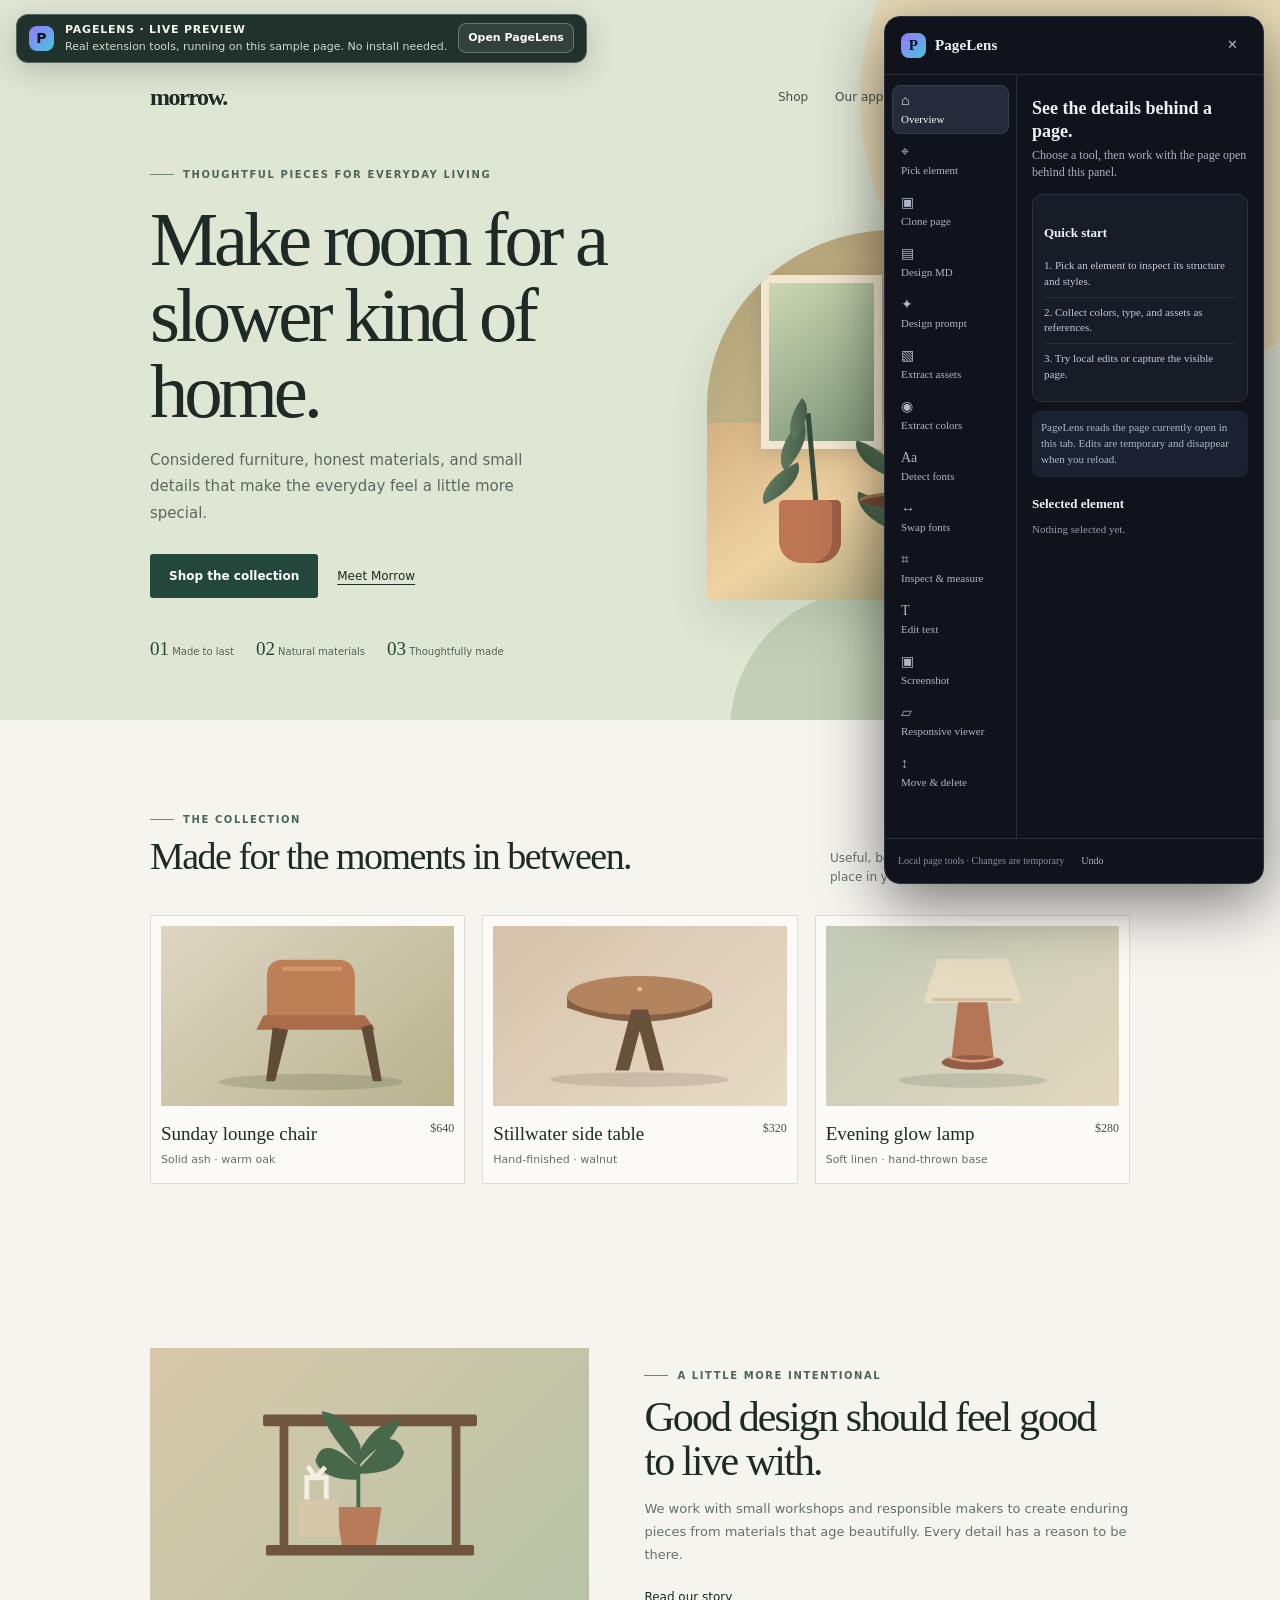
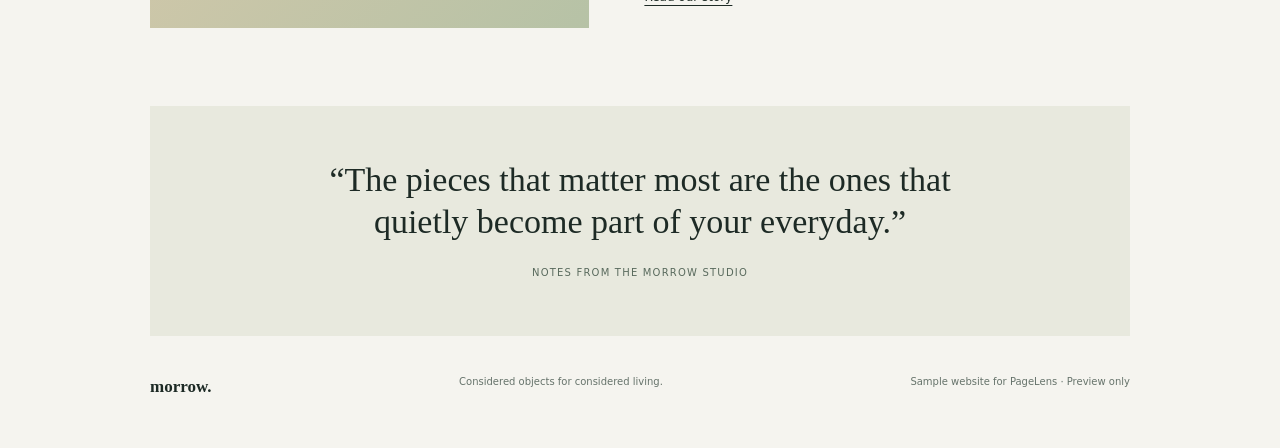
==== preview.html @ c9966f05 "Add interactive PageLens preview Adds a browser preview that runs the extension's actual content.js " ====
<!doctype html>
<html lang="en">
<head>
  <meta charset="utf-8">
  <meta name="viewport" content="width=device-width, initial-scale=1">
  <meta name="description" content="Try every PageLens page tool on a built-in sample page without installing the Chrome extension.">
  <title>PageLens · Interactive Preview</title>
  <style>
    :root{color-scheme:light;--ink:#1d2a25;--muted:#63716a;--paper:#f5f4ef;--green:#23483b;--lime:#d8e581;--line:#d9ddd3;--serif:Georgia,"Times New Roman",serif;--sans:Inter,ui-sans-serif,system-ui,-apple-system,"Segoe UI",sans-serif}
    *{box-sizing:border-box}
    html{scroll-behavior:smooth}
    body{margin:0;background:var(--paper);color:var(--ink);font-family:var(--sans);font-size:15px;line-height:1.55}
    button,a{font:inherit}
    button{cursor:pointer}
    a{color:inherit}
    .preview-bar{position:fixed;z-index:2147483646;left:16px;top:14px;display:flex;align-items:center;gap:11px;max-width:calc(100vw - 420px);padding:8px 12px;border:1px solid #ffffff40;border-radius:12px;background:#15251feF;color:#f5f5ee;box-shadow:0 8px 30px #17231e35;font-size:11px;line-height:1.25;backdrop-filter:blur(12px)}
    .preview-mark{display:grid;place-items:center;width:25px;height:25px;border-radius:8px;background:linear-gradient(135deg,#9a76ff,#45c6d9);color:#11151a;font-weight:900;font-size:14px;flex:none}
    .preview-copy{min-width:0}.preview-copy strong{display:block;font-size:11px;letter-spacing:.07em;text-transform:uppercase}.preview-copy span{display:block;margin-top:3px;color:#d0d9d2;white-space:nowrap;overflow:hidden;text-overflow:ellipsis}
    .preview-bar button{flex:none;border:1px solid #ffffff45;border-radius:8px;background:#ffffff14;color:#fff;padding:7px 9px;font-size:11px;font-weight:650}.preview-bar button:hover{background:#ffffff25}
    .hero-wrap{position:relative;overflow:hidden;background:#dfe6d4;min-height:620px;padding:72px 0 56px}
    .hero-wrap:before{content:"";position:absolute;width:560px;height:560px;border-radius:50%;right:-140px;top:-180px;background:#f0d5a8;opacity:.64}
    .hero-wrap:after{content:"";position:absolute;width:280px;height:280px;border-radius:50%;right:270px;bottom:-150px;background:#b3c3a7;opacity:.62}
    .site-nav,.hero,.section,.footer{position:relative;z-index:1;width:min(980px,calc(100% - 56px));margin:0 auto}
    .site-nav{display:flex;align-items:center;justify-content:space-between;padding:6px 0 50px}
    .wordmark{font-family:var(--serif);font-size:24px;font-weight:700;letter-spacing:-.06em;text-decoration:none}
    .nav-links{display:flex;align-items:center;gap:27px;font-size:12px}.nav-links a{text-decoration:none;color:#41524a}.nav-links a:hover{text-decoration:underline}
    .nav-cta{padding:10px 15px;border:0;border-radius:3px;background:var(--green);color:white;text-decoration:none;font-size:12px}
    .hero{display:grid;grid-template-columns:1.03fr .97fr;gap:38px;align-items:center}
    .eyebrow{display:flex;align-items:center;gap:9px;color:#4c6558;font-size:10px;font-weight:750;letter-spacing:.16em;text-transform:uppercase}.eyebrow:before{content:"";width:24px;height:1px;background:#718276}
    h1{max-width:520px;margin:20px 0 17px;font-family:var(--serif);font-size:clamp(46px,6vw,77px);font-weight:400;line-height:.99;letter-spacing:-.055em}
    .hero-copy{max-width:410px;color:#5a675f;font-size:15px;line-height:1.75}
    .hero-actions{display:flex;align-items:center;gap:19px;margin-top:28px}.button-primary{display:inline-block;padding:13px 19px;border-radius:3px;background:var(--green);color:white;text-decoration:none;font-size:12px;font-weight:650}.text-link{font-size:12px;text-decoration:underline;text-underline-offset:4px}
    .hero-art{position:relative;min-height:395px;display:grid;place-items:center}
    .art-frame{position:relative;width:min(100%,390px);height:370px;overflow:hidden;border-radius:48% 48% 4px 4px;background:linear-gradient(145deg,#b7895f,#efd3a2 57%,#738365);box-shadow:0 20px 45px #53614b26}
    .sun{position:absolute;right:15%;top:13%;width:93px;height:93px;border-radius:50%;background:#f4e3ba}
    .art-wall{position:absolute;left:0;right:0;top:0;height:52%;background:linear-gradient(105deg,#a4aa82,#d8bd91);opacity:.58}
    .art-window{position:absolute;left:14%;top:12%;width:31%;height:47%;border:8px solid #f1e6cf;background:linear-gradient(150deg,#cad7b1,#81967b);box-shadow:0 5px 18px #4a503b32}
    .plant{position:absolute;left:12%;bottom:10%;width:115px;height:185px}
    .plant .stem{position:absolute;left:50%;bottom:14%;width:5px;height:67%;background:#364b38;transform:rotate(-5deg)}
    .leaf{position:absolute;width:48px;height:25px;border-radius:100% 0 100% 0;background:linear-gradient(135deg,#71876a,#324f3d);transform-origin:bottom right}
    .leaf.l1{left:18px;top:34px;transform:rotate(-45deg)}.leaf.l2{left:48px;top:61px;transform:rotate(18deg) scaleX(-1)}.leaf.l3{left:7px;top:82px;transform:rotate(-24deg)}.leaf.l4{left:49px;top:112px;transform:rotate(20deg) scaleX(-1)}.leaf.l5{left:17px;top:7px;transform:rotate(-53deg) scale(.8)}
    .pot{position:absolute;bottom:0;left:26px;width:62px;height:63px;border-radius:5px 5px 22px 22px;background:#bd7654;box-shadow:inset -9px 0 #9f5f47}
    .chair{position:absolute;right:15%;bottom:12%;width:130px;height:128px}
    .chair-back{position:absolute;right:9px;top:0;width:86px;height:76px;border-radius:44px 44px 12px 12px;background:linear-gradient(95deg,#c17b54,#dfaa79);box-shadow:inset -12px 0 #ad6f4d}
    .chair-seat{position:absolute;right:0;top:66px;width:122px;height:30px;border-radius:6px;background:#b77550;transform:skew(-8deg)}
    .chair-leg{position:absolute;top:89px;right:18px;width:7px;height:52px;background:#604839;transform:rotate(3deg)}.chair-leg.back{right:103px;transform:rotate(-4deg)}
    .table{position:absolute;bottom:8%;left:39%;width:104px;height:118px}
    .table-top{position:absolute;top:39px;width:104px;height:16px;border-radius:50%;background:#754e36;box-shadow:inset 0 3px #a77750}
    .table-leg{position:absolute;top:50px;left:49px;width:7px;height:59px;background:#674931}
    .mug{position:absolute;top:20px;left:34px;width:30px;height:24px;border-radius:3px 3px 10px 10px;background:#f1e7d2}.mug:after{content:"";position:absolute;right:-9px;top:3px;width:10px;height:13px;border:3px solid #f1e7d2;border-left:0;border-radius:0 9px 9px 0}
    .art-caption{position:absolute;right:-4px;bottom:14px;padding:9px 12px;background:#f7f2e9;color:#536255;font-family:var(--serif);font-size:13px;box-shadow:0 6px 18px #39463b20;transform:rotate(-3deg)}
    .proof{display:flex;align-items:center;gap:22px;margin-top:36px;color:#526358;font-size:10px}.proof strong{font-family:var(--serif);font-size:19px;font-weight:400;color:var(--green)}
    .section{padding:92px 0 86px}.section-heading{display:flex;justify-content:space-between;align-items:end;gap:20px;margin-bottom:29px}.section-heading h2{margin:0;font-family:var(--serif);font-size:38px;font-weight:400;letter-spacing:-.04em}.section-heading p{max-width:300px;margin:0;color:var(--muted);font-size:12px}
    .product-grid{display:grid;grid-template-columns:repeat(3,1fr);gap:17px}.product{border:1px solid var(--line);background:#fbfaf6;padding:10px 10px 15px}.product-art{height:180px;position:relative;overflow:hidden;background:linear-gradient(140deg,#ded6c2,#b8b28e)}.product:nth-child(2) .product-art{background:linear-gradient(140deg,#d7c2ab,#e7dbc6)}.product:nth-child(3) .product-art{background:linear-gradient(140deg,#c3cbb7,#e2d7bf)}
    .product-art svg{display:block;width:100%;height:100%}.product h3{margin:13px 0 2px;font-family:var(--serif);font-size:19px;font-weight:400}.product p{margin:0;color:var(--muted);font-size:11px}.price{float:right;color:#405348;font-size:12px}
    .story{display:grid;grid-template-columns:.95fr 1.05fr;gap:55px;align-items:center;padding:78px 0}.story-art{min-height:280px;background:linear-gradient(135deg,#d8c9aa,#b6c2a6);display:grid;place-items:center;position:relative;overflow:hidden}.story-art svg{width:82%;max-width:350px}.story h2{margin:13px 0;font-family:var(--serif);font-size:42px;font-weight:400;line-height:1.04;letter-spacing:-.045em}.story p{color:var(--muted);font-size:13px;line-height:1.8}.story .text-link{display:inline-block;margin-top:8px}
    .quote{padding:53px 34px;text-align:center;background:#e8e9de}.quote blockquote{max-width:650px;margin:0 auto 16px;font-family:var(--serif);font-size:clamp(22px,3vw,34px);line-height:1.25}.quote cite{font-size:10px;font-style:normal;letter-spacing:.12em;text-transform:uppercase;color:#596a5d}
    .footer{padding:38px 0 48px;display:flex;justify-content:space-between;gap:24px;color:#66736b;font-size:10px}.footer strong{font-family:var(--serif);font-size:17px;color:var(--ink)}
    .preview-toast{position:fixed;left:18px;bottom:17px;z-index:2147483646;max-width:min(410px,calc(100vw - 36px));padding:11px 14px;border:1px solid #bbd0a6;border-radius:9px;background:#f4f8eb;color:#344a3a;box-shadow:0 8px 24px #16251d25;font-size:12px;display:none}
    @media(max-width:760px){.preview-bar{max-width:calc(100vw - 32px);right:16px}.preview-copy span{max-width:42vw}.hero-wrap{padding-top:81px}.site-nav,.hero,.section,.footer{width:min(100% - 32px,540px)}.site-nav{padding-bottom:34px}.nav-links{gap:12px}.nav-links a:not(.nav-cta){display:none}.hero{grid-template-columns:1fr;gap:13px}.hero-art{min-height:300px}.art-frame{height:295px;max-width:330px}.proof{gap:12px;flex-wrap:wrap}.section{padding:65px 0}.section-heading{align-items:start;flex-direction:column}.section-heading h2{font-size:32px}.product-grid{grid-template-columns:1fr}.product-art{height:220px}.story{grid-template-columns:1fr;gap:23px;padding:36px 0}.story h2{font-size:35px}.footer{flex-direction:column}}
  </style>
</head>
<body>
  <div class="preview-bar" role="status">
    <div class="preview-mark">P</div>
    <div class="preview-copy"><strong>PageLens · Live Preview</strong><span>Real extension tools, running on this sample page. No install needed.</span></div>
    <button type="button" id="open-tools">Open PageLens</button>
  </div>
  <div class="preview-toast" id="preview-toast" role="status"></div>

  <header class="hero-wrap">
    <nav class="site-nav" aria-label="Sample shop navigation">
      <a class="wordmark" href="#top">morrow.</a>
      <div class="nav-links"><a href="#collection">Shop</a><a href="#story">Our approach</a><a href="#journal">Journal</a><a class="nav-cta" href="#collection">Explore pieces</a></div>
    </nav>
    <section class="hero" id="top">
      <div>
        <div class="eyebrow">Thoughtful pieces for everyday living</div>
        <h1>Make room for a slower kind of home.</h1>
        <p class="hero-copy">Considered furniture, honest materials, and small details that make the everyday feel a little more special.</p>
        <div class="hero-actions"><a class="button-primary" href="#collection">Shop the collection</a><a class="text-link" href="#story">Meet Morrow</a></div>
        <div class="proof"><span><strong>01</strong> Made to last</span><span><strong>02</strong> Natural materials</span><span><strong>03</strong> Thoughtfully made</span></div>
      </div>
      <div class="hero-art" aria-label="Illustration of a calm, plant-filled living room">
        <div class="art-frame">
          <div class="art-wall"></div><div class="sun"></div><div class="art-window"></div>
          <div class="plant"><span class="stem"></span><span class="leaf l1"></span><span class="leaf l2"></span><span class="leaf l3"></span><span class="leaf l4"></span><span class="leaf l5"></span><span class="pot"></span></div>
          <div class="table"><span class="mug"></span><span class="table-top"></span><span class="table-leg"></span></div>
          <div class="chair"><span class="chair-back"></span><span class="chair-seat"></span><span class="chair-leg"></span><span class="chair-leg back"></span></div>
        </div><div class="art-caption">A little more room to breathe.</div>
      </div>
    </section>
  </header>

  <main>
    <section class="section" id="collection">
      <div class="section-heading"><div><div class="eyebrow">The collection</div><h2>Made for the moments in between.</h2></div><p>Useful, beautiful pieces designed to find their place in your home and stay there.</p></div>
      <div class="product-grid">
        <article class="product">
          <div class="product-art"><svg viewBox="0 0 360 200" role="img" aria-label="Illustration of a wooden chair"><ellipse cx="184" cy="181" rx="113" ry="10" fill="#68715a" opacity=".28"/><path d="M130 51 Q130 31 151 31h65q22 0 22 22v52H130z" fill="#bd8056"/><path d="M126 99h124l13 18H117z" fill="#a96d49"/><path d="M137 114l-8 66h11l16-63m90-3 14 66h11l-12-70" fill="#604a38"/><path d="M149 42h73" stroke="#dca47a" stroke-width="5" opacity=".7"/></svg></div>
          <h3>Sunday lounge chair <span class="price">$640</span></h3><p>Solid ash · warm oak</p>
        </article>
        <article class="product">
          <div class="product-art"><svg viewBox="0 0 360 200" role="img" aria-label="Illustration of a round side table"><ellipse cx="180" cy="178" rx="110" ry="9" fill="#766b5a" opacity=".22"/><path d="M91 75q89-34 178 0v15q-89 34-178 0z" fill="#865e42"/><ellipse cx="180" cy="75" rx="89" ry="24" fill="#b3845e"/><path d="M170 92h20l20 75h-17l-13-49-13 49h-17z" fill="#69503a"/><circle cx="180" cy="67" r="3" fill="#e1bd91"/></svg></div>
          <h3>Stillwater side table <span class="price">$320</span></h3><p>Hand-finished · walnut</p>
        </article>
        <article class="product">
          <div class="product-art"><svg viewBox="0 0 360 200" role="img" aria-label="Illustration of a ceramic table lamp"><ellipse cx="180" cy="179" rx="91" ry="9" fill="#62685b" opacity=".2"/><path d="M119 84h122l-18-54h-86z" fill="#e6dac0"/><path d="M131 80h98" stroke="#d0c0a2" stroke-width="4"/><path d="M162 83h36l8 70q-25 15-52 0z" fill="#b47656"/><ellipse cx="180" cy="157" rx="38" ry="9" fill="#925c45"/><path d="M150 151q30 9 60 0" fill="none" stroke="#d99c73" stroke-width="3"/></svg></div>
          <h3>Evening glow lamp <span class="price">$280</span></h3><p>Soft linen · hand-thrown base</p>
        </article>
      </div>
    </section>

    <section class="section story" id="story">
      <div class="story-art"><svg viewBox="0 0 360 250" role="img" aria-label="Illustration of a shelf and potted plant"><rect x="70" y="50" width="220" height="12" rx="2" fill="#70543d"/><rect x="87" y="60" width="9" height="132" fill="#725740"/><rect x="264" y="60" width="9" height="132" fill="#725740"/><rect x="73" y="184" width="214" height="11" rx="2" fill="#70543d"/><path d="M168 146v-62m0 22q-36-35-42-8 8 18 42 17m0-15q36-39 45-11-5 20-45 20m-1-10q-29-31-34-50 23 4 36 35m0 24q30-31 40-50-24 2-40 34" fill="#48684c" stroke="#48684c" stroke-width="4"/><path d="M145 145h47l-6 39h-35z" fill="#b77b5a"/><rect x="106" y="137" width="42" height="39" rx="2" fill="#d5c7a9"/><path d="M115 137v-22h20v22m-11-22 10-11m-10 11-8-12" fill="none" stroke="#f4efe3" stroke-width="5"/></svg></div>
      <div><div class="eyebrow">A little more intentional</div><h2>Good design should feel good to live with.</h2><p>We work with small workshops and responsible makers to create enduring pieces from materials that age beautifully. Every detail has a reason to be there.</p><a class="text-link" href="#journal">Read our story</a></div>
    </section>
    <section class="section quote" id="journal"><blockquote>“The pieces that matter most are the ones that quietly become part of your everyday.”</blockquote><cite>Notes from the Morrow studio</cite></section>
  </main>
  <footer class="footer"><strong>morrow.</strong><span>Considered objects for considered living.</span><span>Sample website for PageLens · Preview only</span></footer>

  <script>
    // Provide only the Chrome APIs used by PageLens. Browser-only capture is unavailable here.
    window.chrome = window.chrome || {};
    window.chrome.runtime = window.chrome.runtime || {
      lastError: null,
      onMessage: { addListener() {} },
      sendMessage(message, callback) {
        if (message?.type === "pagelens:capture-visible") {
          this.lastError = { message: "Screenshot capture requires the installed extension. All other page tools are available in this preview." };
          callback?.({ ok: false, error: this.lastError.message });
          this.lastError = null;
          return;
        }
        if (message?.type === "pagelens:download-url") {
          const link = document.createElement("a");
          link.href = message.url;
          link.download = `${message.filename || "pagelens-asset"}`;
          link.rel = "noopener";
          link.click();
          callback?.({ ok: true });
        }
      }
    };
    document.getElementById("open-tools").addEventListener("click", () => {
      const script = document.createElement("script");
      script.src = "content.js?preview=" + Date.now();
      document.body.appendChild(script);
    });
    window.setTimeout(() => {
      const script = document.createElement("script");
      script.src = "content.js";
      document.body.appendChild(script);
    }, 0);
  </script>
</body>
</html>
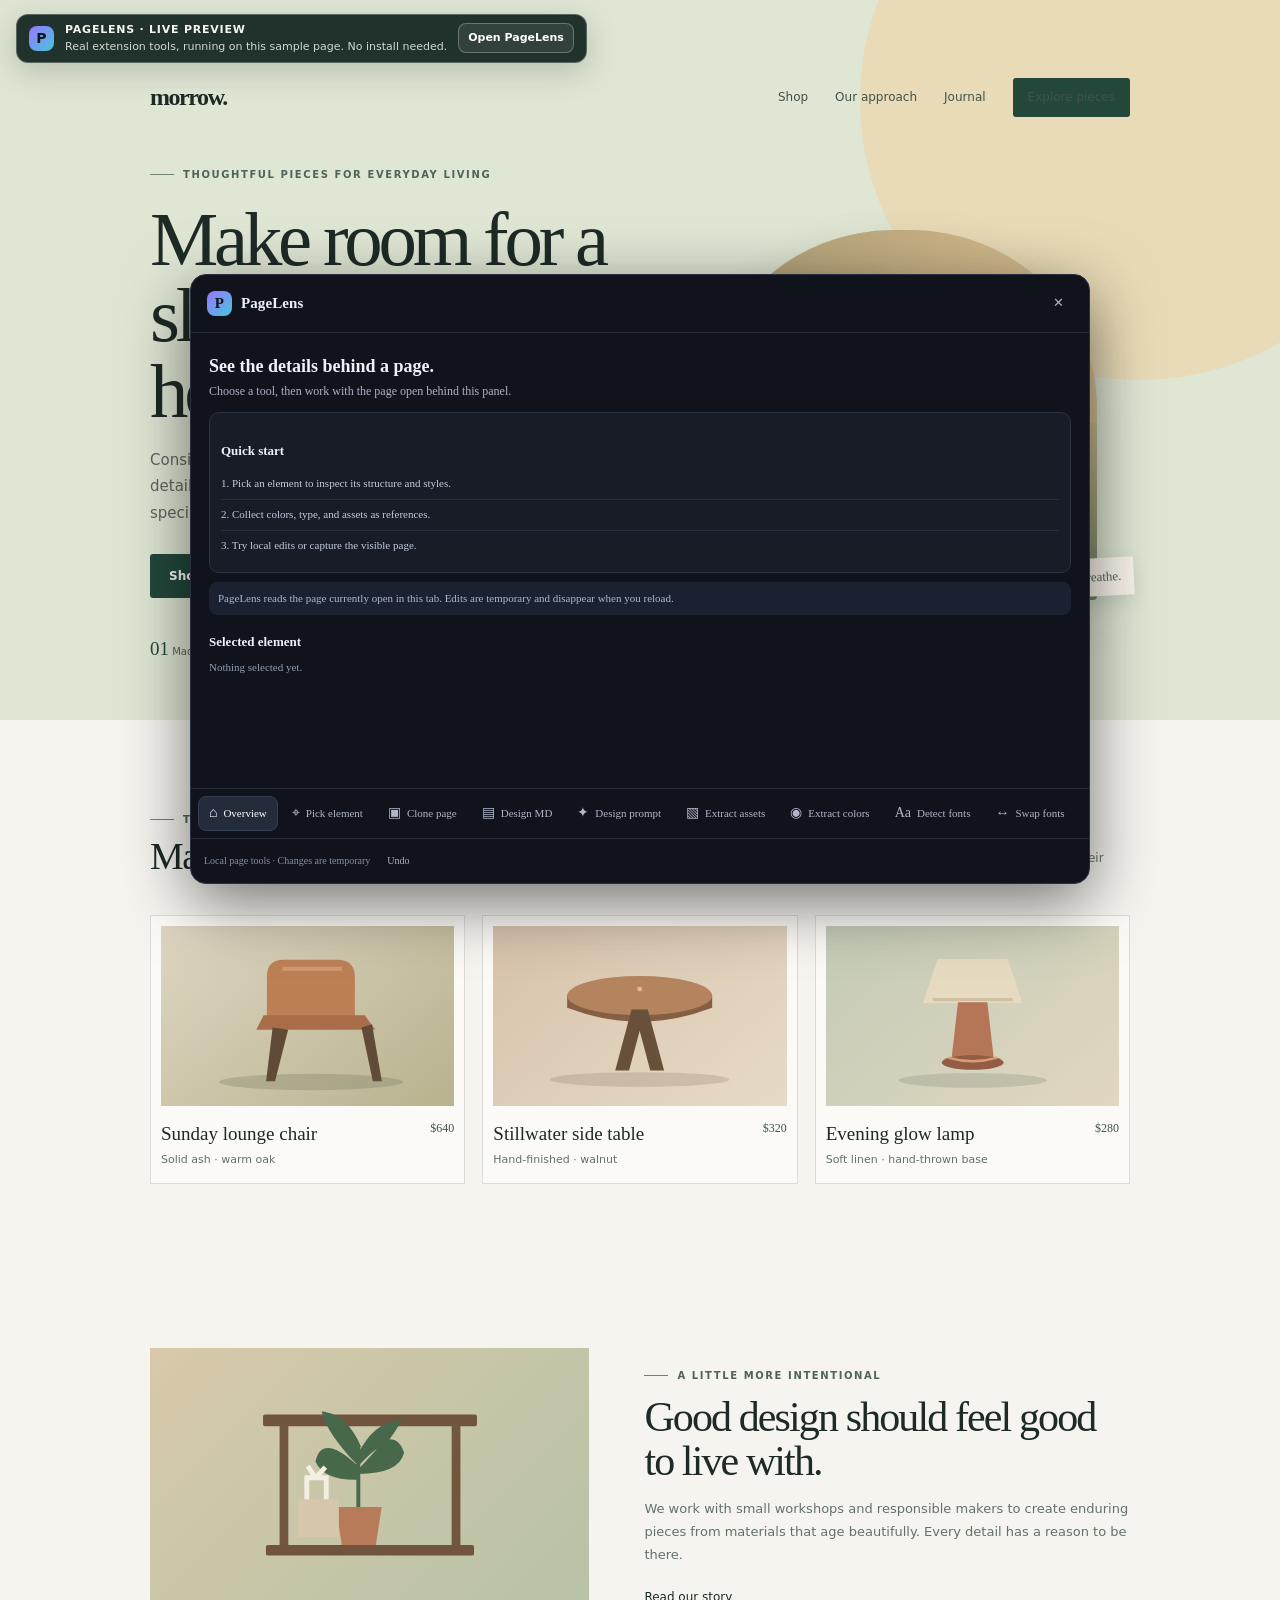
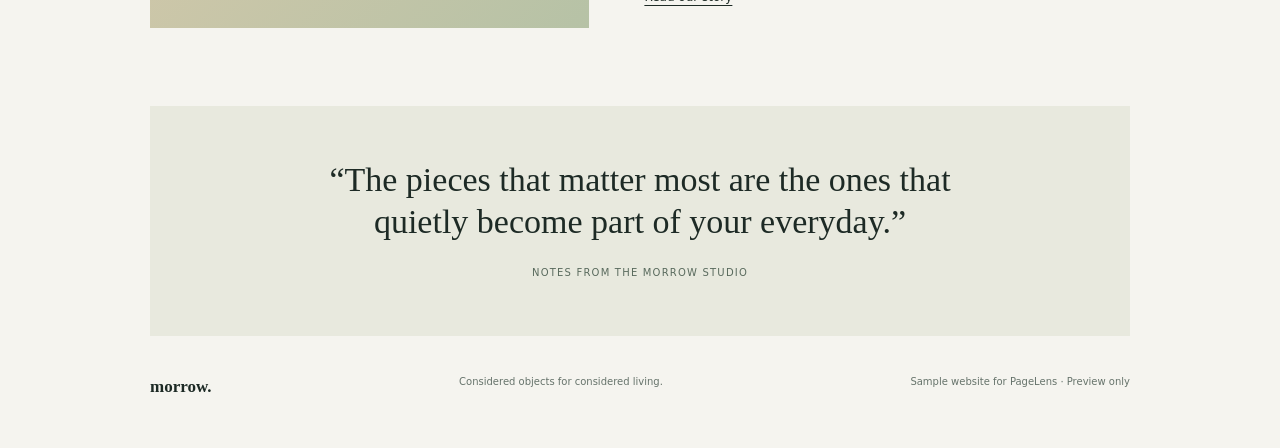
==== commit 79c5b81e: "Refresh the PageLens preview script on load" ====
--- a/preview.html
+++ b/preview.html
@@ -149,7 +149,7 @@
     });
     window.setTimeout(() => {
       const script = document.createElement("script");
-      script.src = "content.js";
+      script.src = "content.js?preview=" + Date.now();
       document.body.appendChild(script);
     }, 0);
   </script>
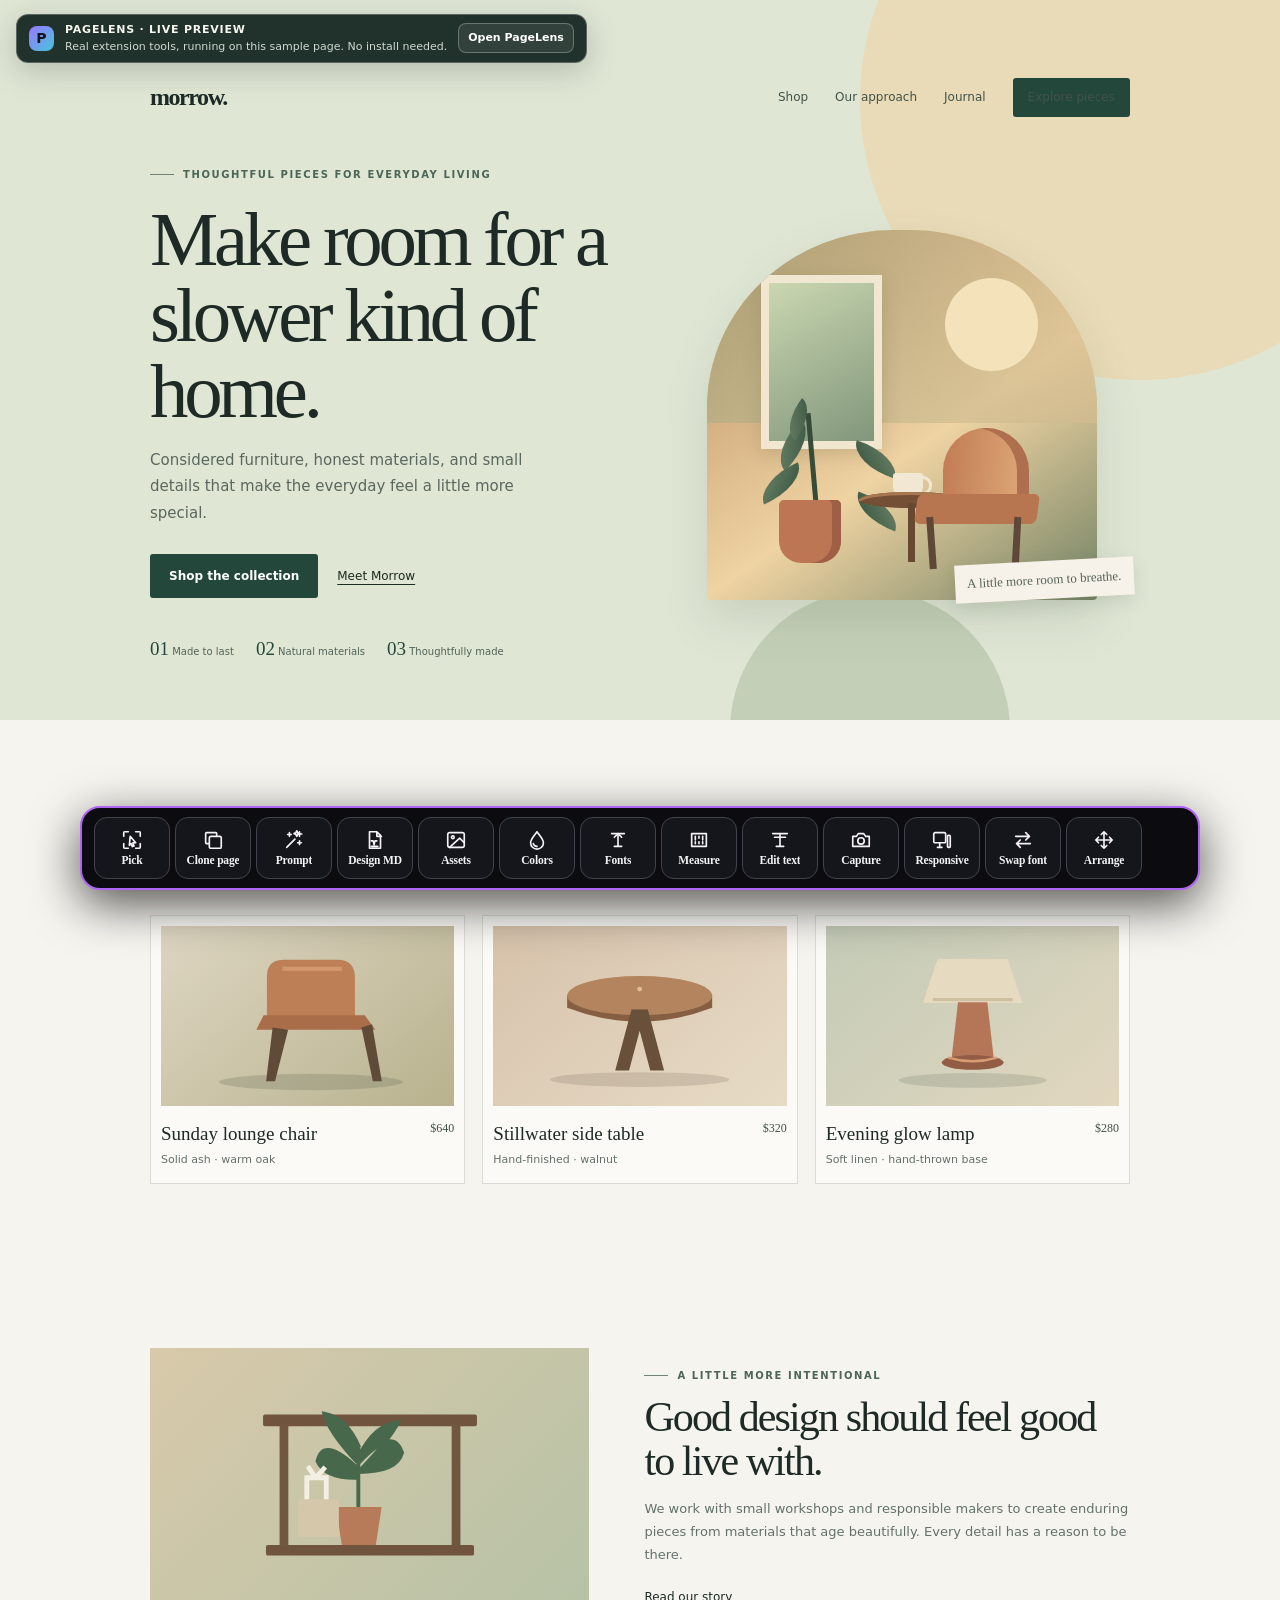
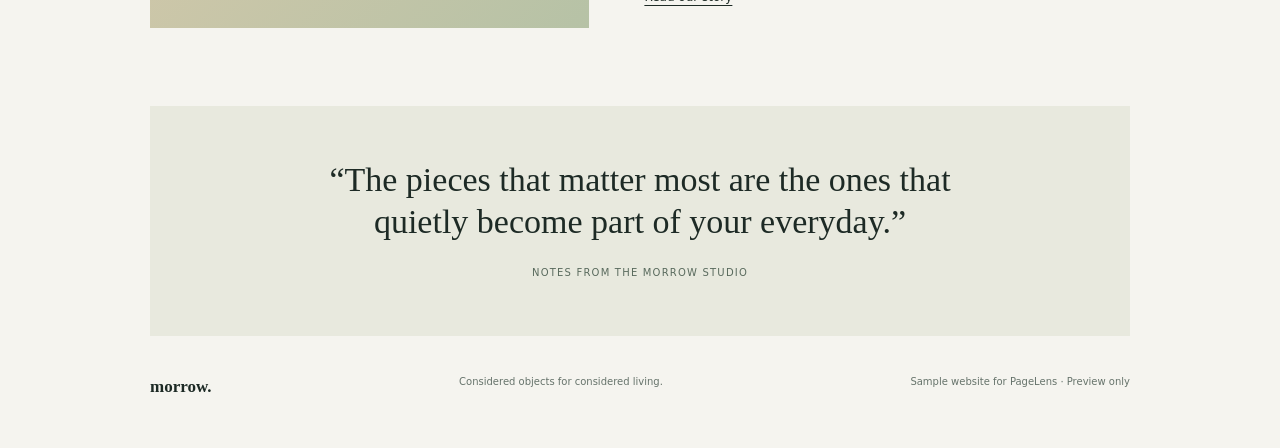
==== commit 65a4dd54: "Improve PageLens typography" ====
--- a/preview.html
+++ b/preview.html
@@ -142,16 +142,20 @@
         }
       }
     };
-    document.getElementById("open-tools").addEventListener("click", () => {
+    const openTools = () => {
+      const existing = document.getElementById("pagelens-extension-root");
+      if (existing) {
+        existing.style.display = "block";
+        return;
+      }
+      if (document.getElementById("pagelens-preview-script")) return;
       const script = document.createElement("script");
+      script.id = "pagelens-preview-script";
       script.src = "content.js?preview=" + Date.now();
       document.body.appendChild(script);
-    });
-    window.setTimeout(() => {
-      const script = document.createElement("script");
-      script.src = "content.js?preview=" + Date.now();
-      document.body.appendChild(script);
-    }, 0);
+    };
+    document.getElementById("open-tools").addEventListener("click", openTools);
+    window.setTimeout(openTools, 0);
   </script>
 </body>
 </html>
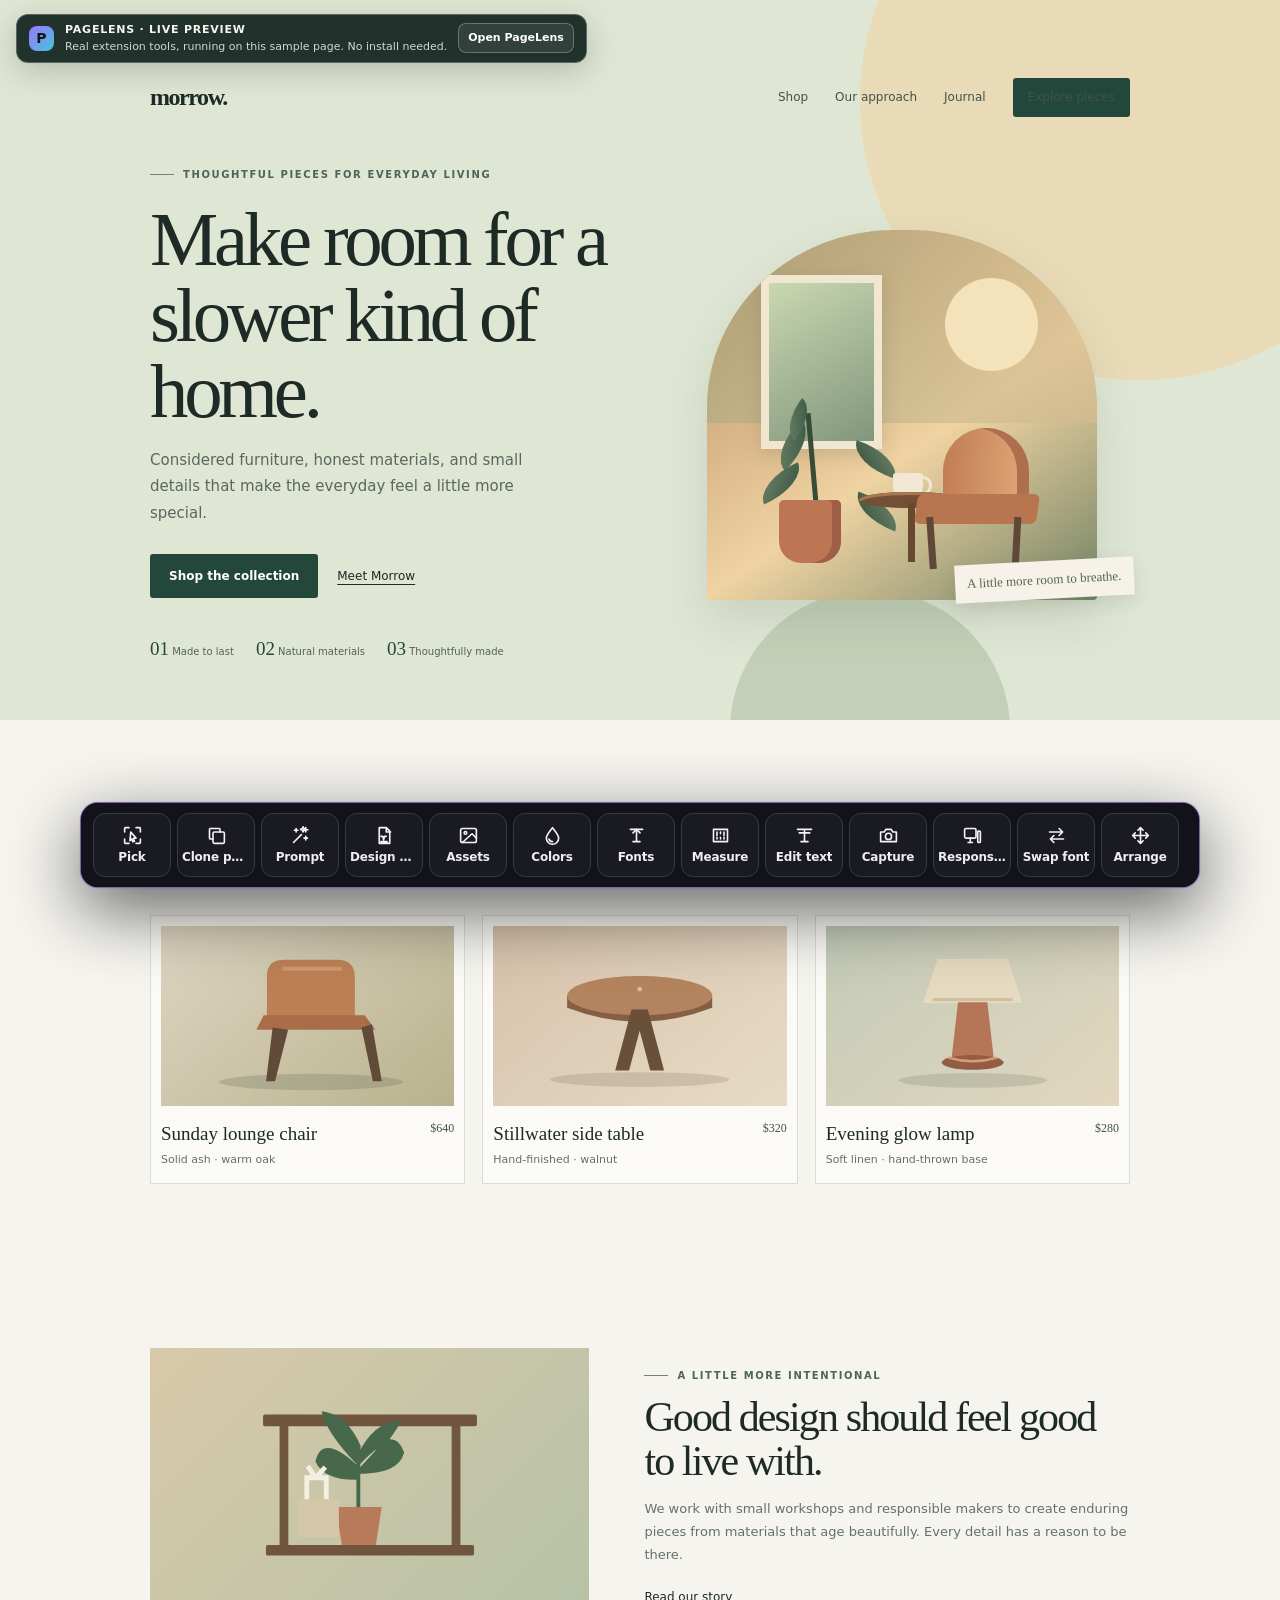
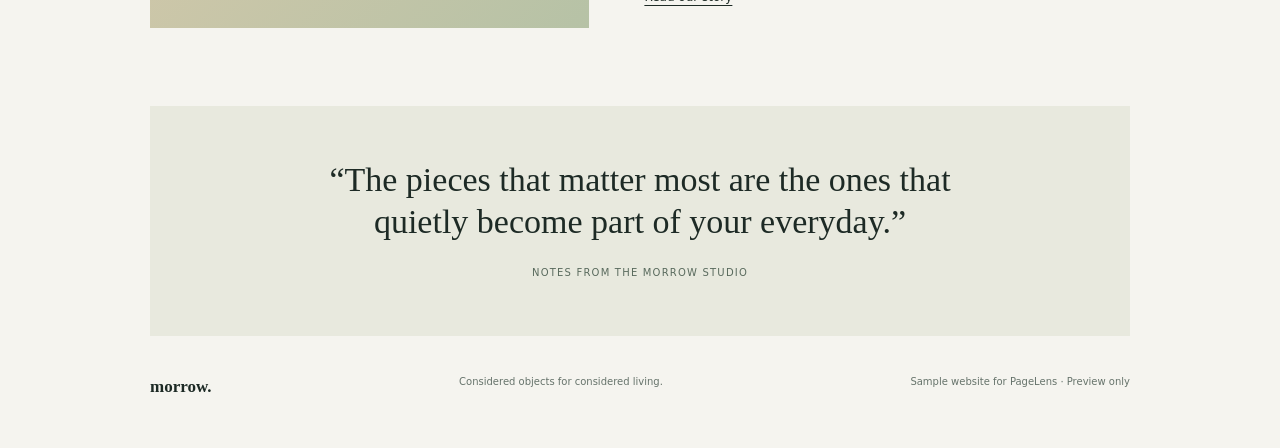
==== commit 2f5e6a12: "Add Sitepeel-inspired PageLens tools Add full-page and element captures with crop and annotation exp" ====
--- a/preview.html
+++ b/preview.html
@@ -122,11 +122,21 @@
   <script>
     // Provide only the Chrome APIs used by PageLens. Browser-only capture is unavailable here.
     window.chrome = window.chrome || {};
+    window.chrome.storage = window.chrome.storage || { local: {
+      get(defaults, callback) {
+        let saved = null;
+        try { saved = JSON.parse(localStorage.getItem("pagelens-preview-preferences") || "null"); } catch (_) {}
+        callback?.({ ...defaults, ...(saved ? { pagelensPreferences: saved } : {}) });
+      },
+      set(values) {
+        try { if (values.pagelensPreferences) localStorage.setItem("pagelens-preview-preferences", JSON.stringify(values.pagelensPreferences)); } catch (_) {}
+      }
+    } };
     window.chrome.runtime = window.chrome.runtime || {
       lastError: null,
       onMessage: { addListener() {} },
       sendMessage(message, callback) {
-        if (message?.type === "pagelens:capture-visible") {
+        if (message?.type === "pagelens:capture-visible" || message?.type === "pagelens:capture-frame") {
           this.lastError = { message: "Screenshot capture requires the installed extension. All other page tools are available in this preview." };
           callback?.({ ok: false, error: this.lastError.message });
           this.lastError = null;
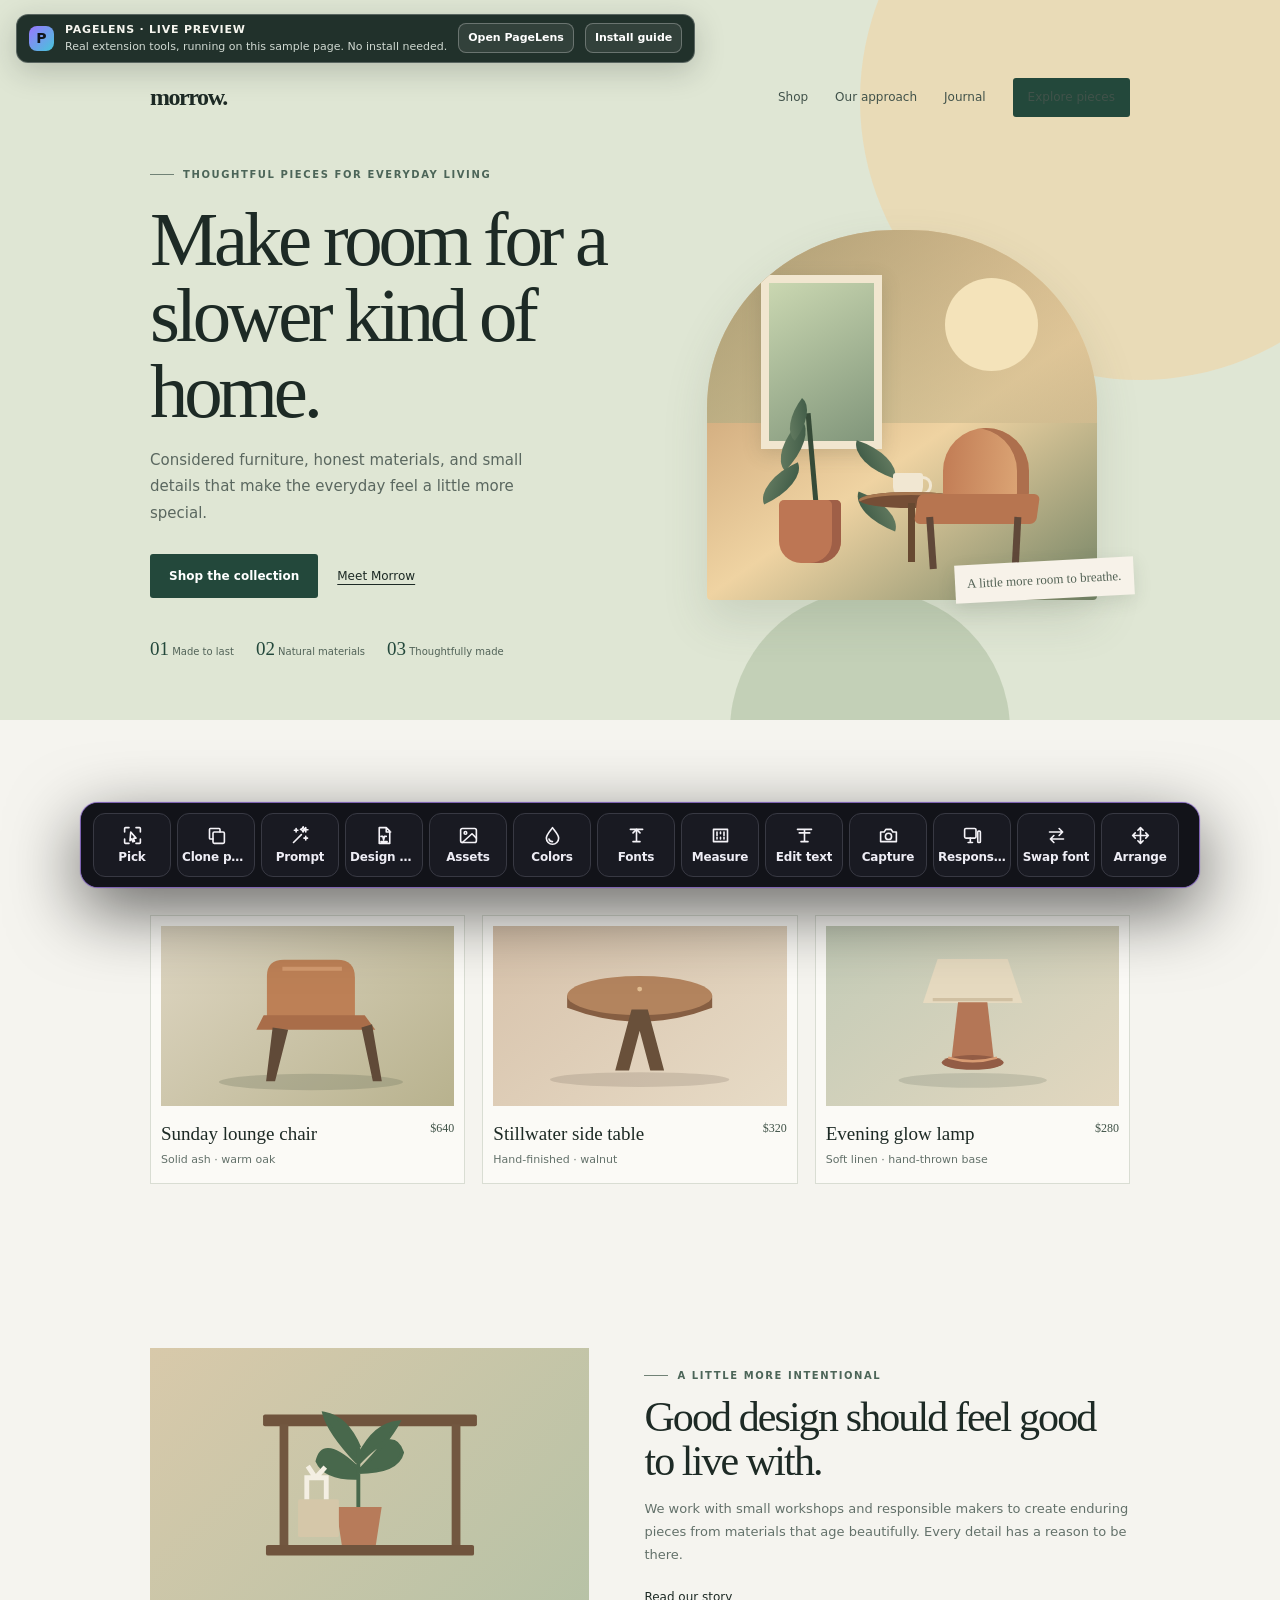
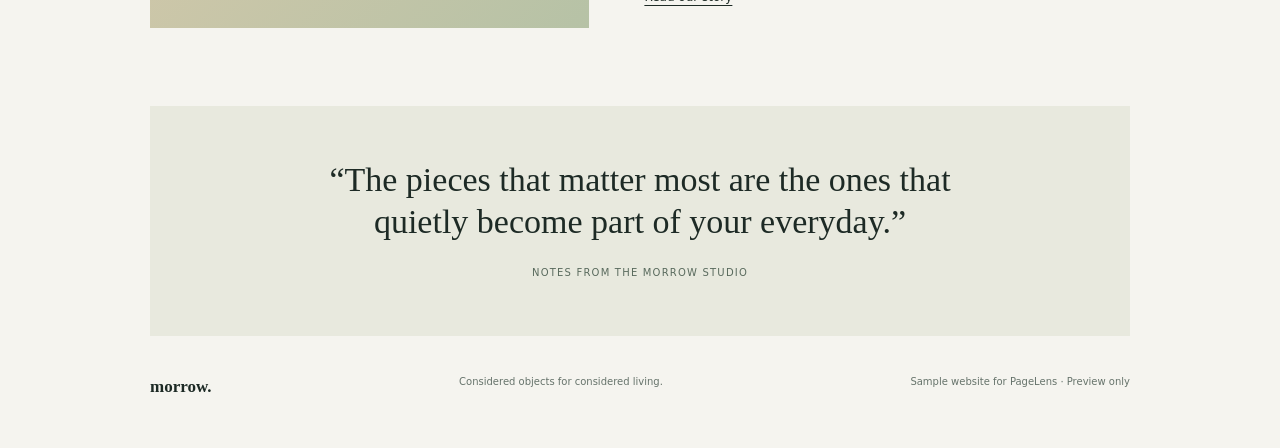
==== commit 92771098: "Link preview to installation guide" ====
--- a/preview.html
+++ b/preview.html
@@ -16,7 +16,7 @@
     .preview-bar{position:fixed;z-index:2147483646;left:16px;top:14px;display:flex;align-items:center;gap:11px;max-width:calc(100vw - 420px);padding:8px 12px;border:1px solid #ffffff40;border-radius:12px;background:#15251feF;color:#f5f5ee;box-shadow:0 8px 30px #17231e35;font-size:11px;line-height:1.25;backdrop-filter:blur(12px)}
     .preview-mark{display:grid;place-items:center;width:25px;height:25px;border-radius:8px;background:linear-gradient(135deg,#9a76ff,#45c6d9);color:#11151a;font-weight:900;font-size:14px;flex:none}
     .preview-copy{min-width:0}.preview-copy strong{display:block;font-size:11px;letter-spacing:.07em;text-transform:uppercase}.preview-copy span{display:block;margin-top:3px;color:#d0d9d2;white-space:nowrap;overflow:hidden;text-overflow:ellipsis}
-    .preview-bar button{flex:none;border:1px solid #ffffff45;border-radius:8px;background:#ffffff14;color:#fff;padding:7px 9px;font-size:11px;font-weight:650}.preview-bar button:hover{background:#ffffff25}
+    .preview-bar button,.preview-bar .preview-install{flex:none;display:inline-flex;align-items:center;justify-content:center;border:1px solid #ffffff45;border-radius:8px;background:#ffffff14;color:#fff;padding:7px 9px;font-size:11px;font-weight:700;text-decoration:none;white-space:nowrap}.preview-bar button:hover,.preview-bar .preview-install:hover{background:#ffffff25}
     .hero-wrap{position:relative;overflow:hidden;background:#dfe6d4;min-height:620px;padding:72px 0 56px}
     .hero-wrap:before{content:"";position:absolute;width:560px;height:560px;border-radius:50%;right:-140px;top:-180px;background:#f0d5a8;opacity:.64}
     .hero-wrap:after{content:"";position:absolute;width:280px;height:280px;border-radius:50%;right:270px;bottom:-150px;background:#b3c3a7;opacity:.62}
@@ -57,6 +57,7 @@
     .quote{padding:53px 34px;text-align:center;background:#e8e9de}.quote blockquote{max-width:650px;margin:0 auto 16px;font-family:var(--serif);font-size:clamp(22px,3vw,34px);line-height:1.25}.quote cite{font-size:10px;font-style:normal;letter-spacing:.12em;text-transform:uppercase;color:#596a5d}
     .footer{padding:38px 0 48px;display:flex;justify-content:space-between;gap:24px;color:#66736b;font-size:10px}.footer strong{font-family:var(--serif);font-size:17px;color:var(--ink)}
     .preview-toast{position:fixed;left:18px;bottom:17px;z-index:2147483646;max-width:min(410px,calc(100vw - 36px));padding:11px 14px;border:1px solid #bbd0a6;border-radius:9px;background:#f4f8eb;color:#344a3a;box-shadow:0 8px 24px #16251d25;font-size:12px;display:none}
+    .embedded-preview .preview-bar,.embedded-preview .preview-toast{display:none!important}
     @media(max-width:760px){.preview-bar{max-width:calc(100vw - 32px);right:16px}.preview-copy span{max-width:42vw}.hero-wrap{padding-top:81px}.site-nav,.hero,.section,.footer{width:min(100% - 32px,540px)}.site-nav{padding-bottom:34px}.nav-links{gap:12px}.nav-links a:not(.nav-cta){display:none}.hero{grid-template-columns:1fr;gap:13px}.hero-art{min-height:300px}.art-frame{height:295px;max-width:330px}.proof{gap:12px;flex-wrap:wrap}.section{padding:65px 0}.section-heading{align-items:start;flex-direction:column}.section-heading h2{font-size:32px}.product-grid{grid-template-columns:1fr}.product-art{height:220px}.story{grid-template-columns:1fr;gap:23px;padding:36px 0}.story h2{font-size:35px}.footer{flex-direction:column}}
   </style>
 </head>
@@ -65,6 +66,7 @@
     <div class="preview-mark">P</div>
     <div class="preview-copy"><strong>PageLens · Live Preview</strong><span>Real extension tools, running on this sample page. No install needed.</span></div>
     <button type="button" id="open-tools">Open PageLens</button>
+    <a class="preview-install" href="install.html" target="_blank" rel="noopener">Install guide</a>
   </div>
   <div class="preview-toast" id="preview-toast" role="status"></div>
 
@@ -155,7 +157,9 @@
     const openTools = () => {
       const existing = document.getElementById("pagelens-extension-root");
       if (existing) {
-        existing.style.display = "block";
+        existing.dataset.pagelensOpen = "true";
+        existing.style.setProperty("display", "block", "important");
+        existing.style.setProperty("visibility", "visible", "important");
         return;
       }
       if (document.getElementById("pagelens-preview-script")) return;
@@ -165,7 +169,9 @@
       document.body.appendChild(script);
     };
     document.getElementById("open-tools").addEventListener("click", openTools);
-    window.setTimeout(openTools, 0);
+    if (window.self !== window.top) document.body.classList.add("embedded-preview");
+    else window.setTimeout(openTools, 0);
   </script>
 </body>
 </html>
+
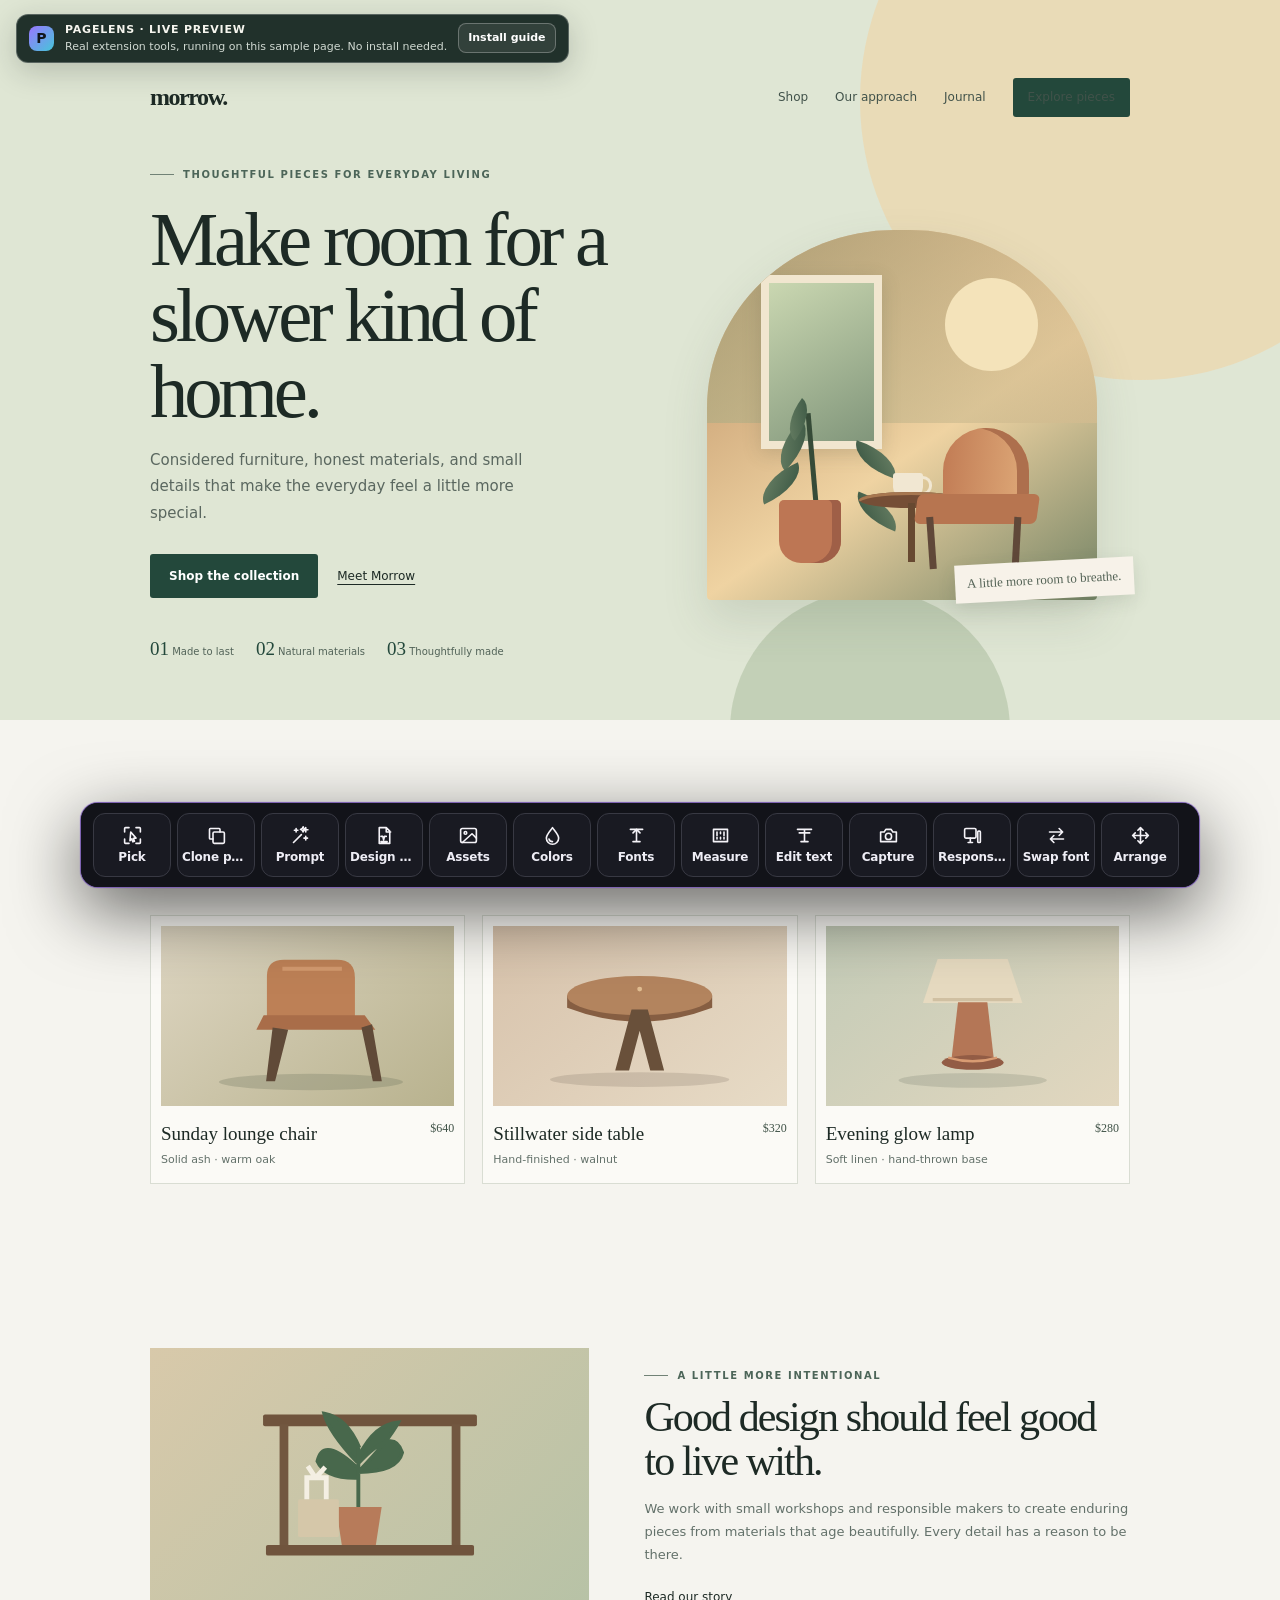
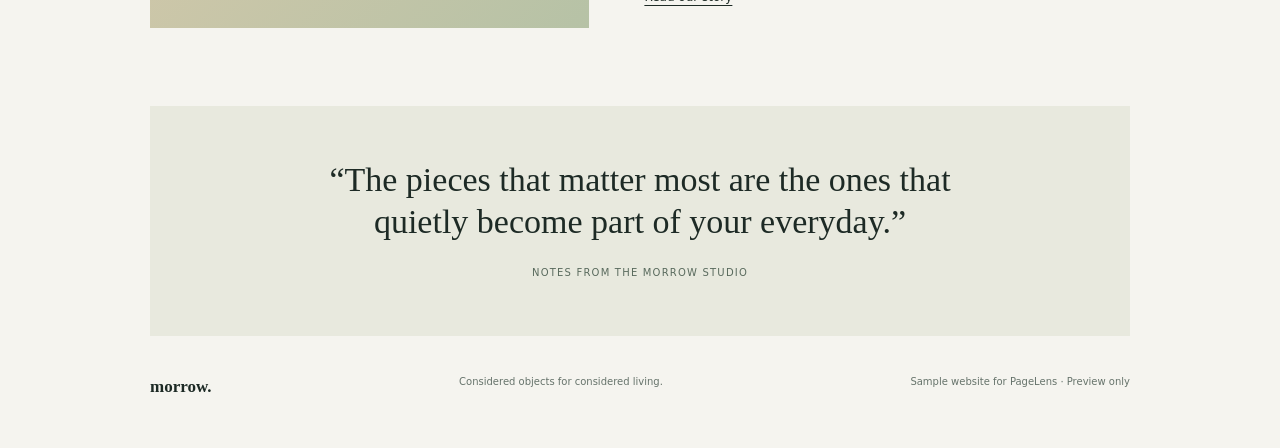
==== commit be6cc1ec: "Remove Open PageLens button from live preview" ====
--- a/preview.html
+++ b/preview.html
@@ -16,7 +16,7 @@
     .preview-bar{position:fixed;z-index:2147483646;left:16px;top:14px;display:flex;align-items:center;gap:11px;max-width:calc(100vw - 420px);padding:8px 12px;border:1px solid #ffffff40;border-radius:12px;background:#15251feF;color:#f5f5ee;box-shadow:0 8px 30px #17231e35;font-size:11px;line-height:1.25;backdrop-filter:blur(12px)}
     .preview-mark{display:grid;place-items:center;width:25px;height:25px;border-radius:8px;background:linear-gradient(135deg,#9a76ff,#45c6d9);color:#11151a;font-weight:900;font-size:14px;flex:none}
     .preview-copy{min-width:0}.preview-copy strong{display:block;font-size:11px;letter-spacing:.07em;text-transform:uppercase}.preview-copy span{display:block;margin-top:3px;color:#d0d9d2;white-space:nowrap;overflow:hidden;text-overflow:ellipsis}
-    .preview-bar button,.preview-bar .preview-install{flex:none;display:inline-flex;align-items:center;justify-content:center;border:1px solid #ffffff45;border-radius:8px;background:#ffffff14;color:#fff;padding:7px 9px;font-size:11px;font-weight:700;text-decoration:none;white-space:nowrap}.preview-bar button:hover,.preview-bar .preview-install:hover{background:#ffffff25}
+    .preview-bar .preview-install{flex:none;display:inline-flex;align-items:center;justify-content:center;border:1px solid #ffffff45;border-radius:8px;background:#ffffff14;color:#fff;padding:7px 9px;font-size:11px;font-weight:700;text-decoration:none;white-space:nowrap}.preview-bar .preview-install:hover{background:#ffffff25}
     .hero-wrap{position:relative;overflow:hidden;background:#dfe6d4;min-height:620px;padding:72px 0 56px}
     .hero-wrap:before{content:"";position:absolute;width:560px;height:560px;border-radius:50%;right:-140px;top:-180px;background:#f0d5a8;opacity:.64}
     .hero-wrap:after{content:"";position:absolute;width:280px;height:280px;border-radius:50%;right:270px;bottom:-150px;background:#b3c3a7;opacity:.62}
@@ -65,7 +65,6 @@
   <div class="preview-bar" role="status">
     <div class="preview-mark">P</div>
     <div class="preview-copy"><strong>PageLens · Live Preview</strong><span>Real extension tools, running on this sample page. No install needed.</span></div>
-    <button type="button" id="open-tools">Open PageLens</button>
     <a class="preview-install" href="install.html" target="_blank" rel="noopener">Install guide</a>
   </div>
   <div class="preview-toast" id="preview-toast" role="status"></div>
@@ -168,10 +167,8 @@
       script.src = "content.js?preview=" + Date.now();
       document.body.appendChild(script);
     };
-    document.getElementById("open-tools").addEventListener("click", openTools);
     if (window.self !== window.top) document.body.classList.add("embedded-preview");
     else window.setTimeout(openTools, 0);
   </script>
 </body>
 </html>
-
